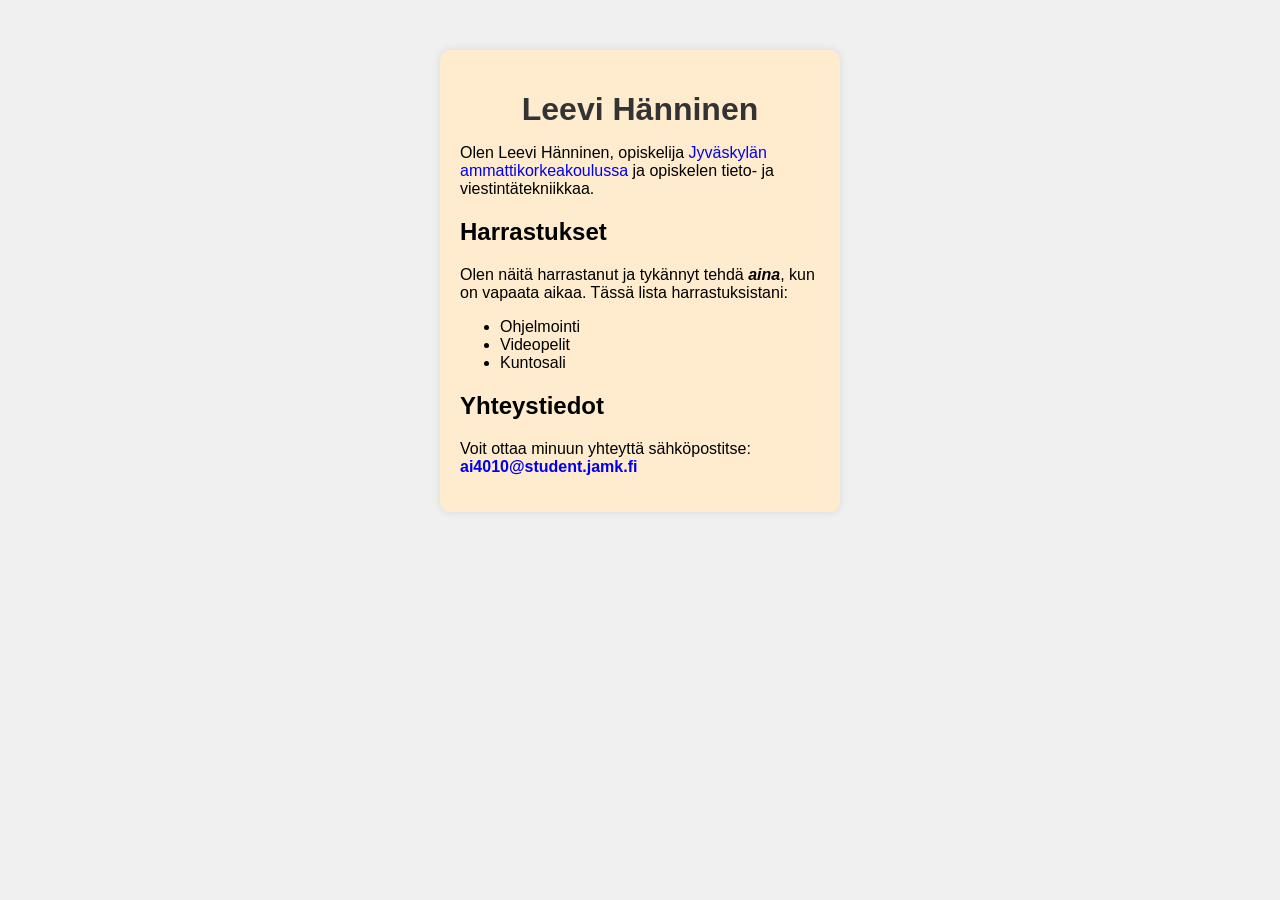
==== index.html @ ab42c7fe "2nd commit" ====
<!DOCTYPE html>
<html lang="fi">
    <head>
        <meta charset="UTF-8">
        <meta name="viewport" content="width=device-width, initial-scale=1.0">
        <title>Leevi Hänninen</title>
    </head>
    <body style="background-color: #f0f0f0; font-family: Arial, sans-serif; margin: auto; width: 400px;">
        <div style="background-color: blanchedalmond; padding: 20px; border-radius: 10px; box-shadow: 0 0 10px rgba(0, 0, 0, 0.1); margin-top: 50px;">
            <h1 style="color: #333; margin-bottom: 10px; text-align: center;">Leevi Hänninen</h1>
            <p>Olen Leevi Hänninen, opiskelija <a style="text-decoration: none;" href="https://www.jamk.fi">Jyväskylän ammattikorkeakoulussa</a> ja opiskelen tieto- ja viestintätekniikkaa.</p>
            <h2>Harrastukset</h2>
            <p>Olen näitä harrastanut ja tykännyt tehdä <i><strong>aina</strong></i>, kun on vapaata aikaa. Tässä lista harrastuksistani:</p>
            <ul>
                <li>Ohjelmointi</li>
                <li>Videopelit</li>
                <li>Kuntosali</li>
            </ul>
            <h2>Yhteystiedot</h2>
            <p>Voit ottaa minuun yhteyttä sähköpostitse: <a style="text-decoration: none;" href="mailto:ai4010@student.jamk.fi"><strong>ai4010@student.jamk.fi</strong></a></p>
        </div>
    </body>
</html>
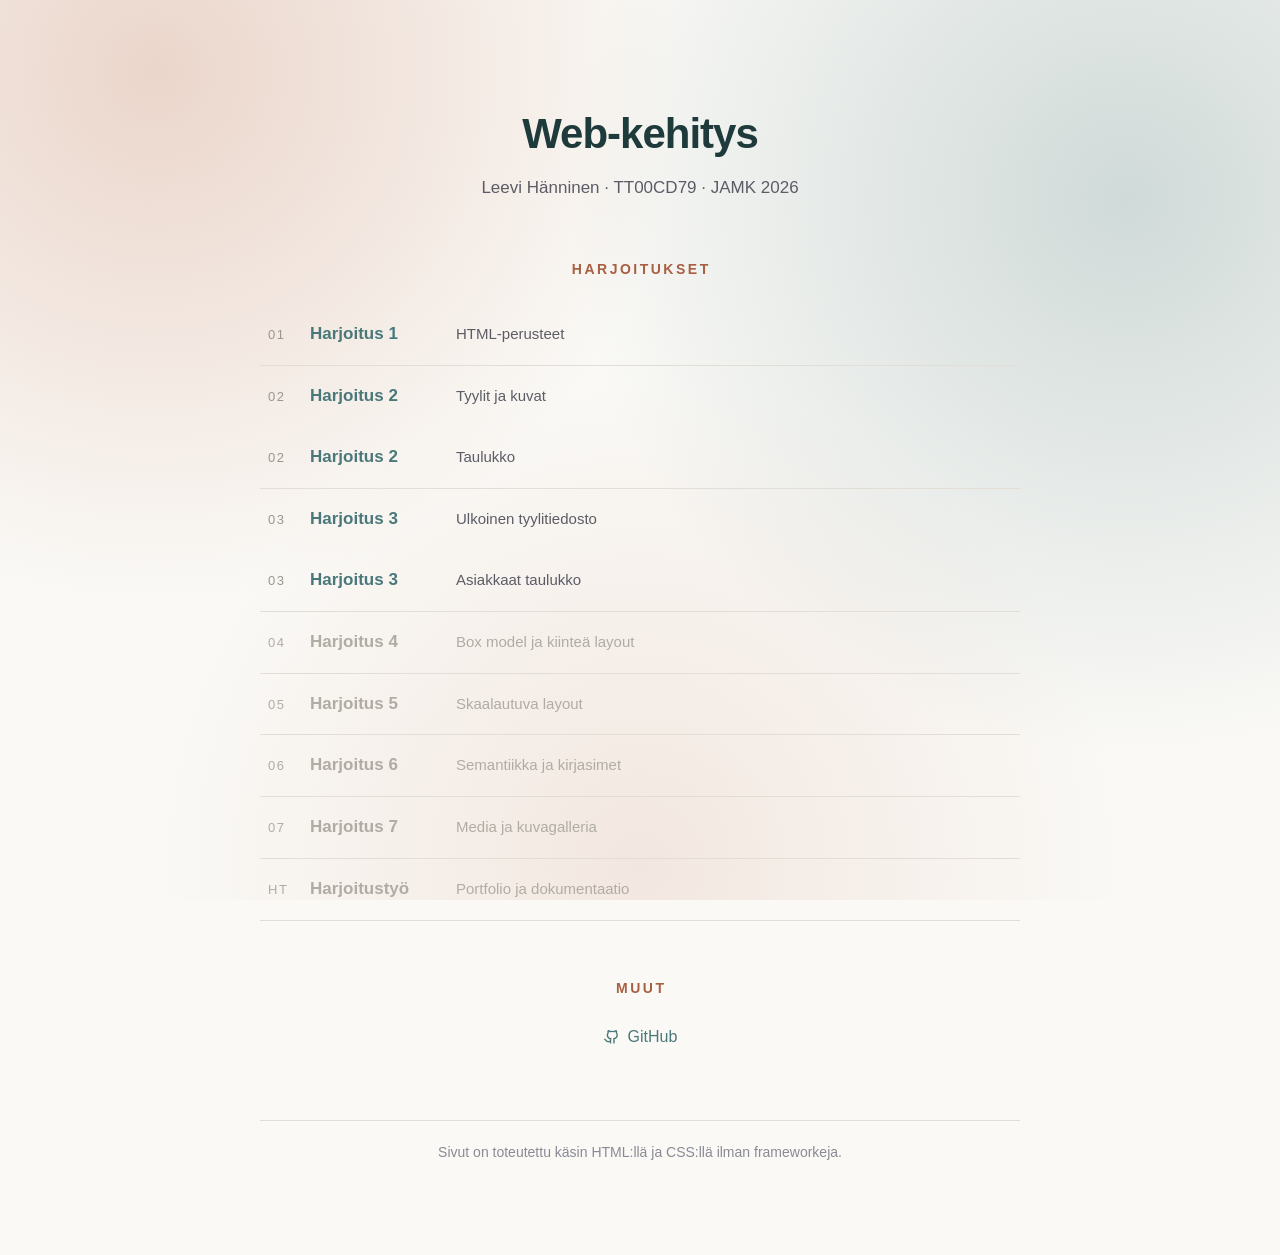
==== commit e8d913eb: "2md push" ====
--- a/index.html
+++ b/index.html
@@ -1,23 +1,272 @@
 <!DOCTYPE html>
 <html lang="fi">
-    <head>
-        <meta charset="UTF-8">
-        <meta name="viewport" content="width=device-width, initial-scale=1.0">
-        <title>Leevi Hänninen</title>
-    </head>
-    <body style="background-color: #f0f0f0; font-family: Arial, sans-serif; margin: auto; width: 400px;">
-        <div style="background-color: blanchedalmond; padding: 20px; border-radius: 10px; box-shadow: 0 0 10px rgba(0, 0, 0, 0.1); margin-top: 50px;">
-            <h1 style="color: #333; margin-bottom: 10px; text-align: center;">Leevi Hänninen</h1>
-            <p>Olen Leevi Hänninen, opiskelija <a style="text-decoration: none;" href="https://www.jamk.fi">Jyväskylän ammattikorkeakoulussa</a> ja opiskelen tieto- ja viestintätekniikkaa.</p>
-            <h2>Harrastukset</h2>
-            <p>Olen näitä harrastanut ja tykännyt tehdä <i><strong>aina</strong></i>, kun on vapaata aikaa. Tässä lista harrastuksistani:</p>
-            <ul>
-                <li>Ohjelmointi</li>
-                <li>Videopelit</li>
-                <li>Kuntosali</li>
-            </ul>
-            <h2>Yhteystiedot</h2>
-            <p>Voit ottaa minuun yhteyttä sähköpostitse: <a style="text-decoration: none;" href="mailto:ai4010@student.jamk.fi"><strong>ai4010@student.jamk.fi</strong></a></p>
-        </div>
-    </body>
+<head>
+    <meta charset="UTF-8">
+    <meta name="viewport" content="width=device-width, initial-scale=1.0">
+    <title>Web-kehitys — Leevi Hänninen</title>
+    <meta name="description" content="Leevi Hännisen harjoitustyöt JAMKin Web-kehitys -opintojaksolta (TT00CD79).">
+    <meta name="author" content="Leevi Hänninen">
+
+    <style>
+        html {
+            margin: 0;
+        }
+
+        body {
+            margin: 0;
+            text-align: center;
+
+            background-color: #faf9f6;
+            background-image:
+                radial-gradient(circle at 12% 8%,  rgba(196, 122, 90, 0.28), transparent 38%),
+                radial-gradient(circle at 88% 22%, rgba(74, 120, 122, 0.24), transparent 42%),
+                radial-gradient(circle at 50% 96%, rgba(196, 122, 90, 0.14), transparent 45%);
+            background-attachment: fixed;
+
+            font-family: "Helvetica Neue", Arial, sans-serif;
+            color: #1c1c22;
+            line-height: 1.7;
+        }
+
+        main {
+            max-width: 760px;
+            margin: auto;
+            padding: 70px 24px 90px;
+        }
+
+        h1 {
+            color: #1f3a3b;
+            text-align: center;
+            font-size: 42px;
+            letter-spacing: -1px;
+            margin-bottom: 4px;
+        }
+
+        .alaotsikko {
+            color: #5c5c66;
+            font-size: 17px;
+            margin-top: 0;
+            margin-bottom: 46px;
+        }
+
+        h2 {
+            color: #a85f42;
+            text-align: center;
+            font-size: 14px;
+            text-transform: uppercase;
+            letter-spacing: 2.5px;
+            text-indent: 2.5px;
+            margin-top: 56px;
+            margin-bottom: 22px;
+        }
+
+        .harjoitukset {
+            list-style: none;
+            padding: 0;
+            margin: 0;
+            text-align: left;
+        }
+
+        .harjoitukset li {
+            border-bottom: 1px solid #e2ded6;
+        }
+
+        .rivi {
+            display: flex;
+            align-items: baseline;
+            gap: 16px;
+            padding: 16px 8px;
+        }
+
+        .numero {
+            font-size: 13px;
+            letter-spacing: 1.5px;
+            color: #9a968e;
+            min-width: 26px;
+        }
+
+        .nimi {
+            font-weight: 700;
+            font-size: 17px;
+            min-width: 130px;
+        }
+
+        .aihe {
+            color: #5c5c66;
+            font-size: 15px;
+        }
+
+        .tulossa {
+            color: #b0aca4;
+        }
+
+        .nykyinen {
+            color: #a85f42;
+            text-decoration: underline;
+        }
+
+        .tulossa .nimi,
+        .tulossa .aihe,
+        .tulossa .numero {
+            color: #b0aca4;
+        }
+
+        a:link    { color: #4a787a; text-decoration: none; }
+        a:visited { color: #4a787a; }
+        a:hover   { color: #a85f42; text-decoration: underline; }
+        a:active  { color: #a85f42; }
+
+        .lisalinkit {
+            list-style: none;
+            padding: 0;
+            font-size: 16px;
+        }
+
+        .lisalinkit li {
+            margin-bottom: 8px;
+        }
+
+        .ikoni {
+            width: 17px;
+            height: 17px;
+            vertical-align: -3px;
+            margin-right: 8px;
+        }
+
+        footer {
+            margin-top: 70px;
+            padding-top: 20px;
+            border-top: 1px solid #e2ded6;
+            font-size: 14px;
+            color: #8a8a94;
+        }
+
+        @media (max-width: 600px) {
+            h1 {
+                font-size: 30px;
+            }
+
+            main {
+                padding: 40px 20px 60px;
+            }
+
+            .rivi {
+                display: block;
+                padding: 14px 4px;
+            }
+
+            .numero {
+                display: inline;
+                margin-right: 10px;
+            }
+
+            .nimi {
+                display: inline;
+            }
+
+            .aihe {
+                display: block;
+            }
+        }
+    </style>
+</head>
+
+<body>
+    <main>
+
+        <h1>Web-kehitys</h1>
+        <p class="alaotsikko">Leevi Hänninen · TT00CD79 · JAMK 2026</p>
+
+        <h2>Harjoitukset</h2>
+
+        <ul class="harjoitukset">
+            <li>
+                <a class="rivi" href="harjoituksiin/harj1/">
+                    <span class="numero">01</span>
+                    <span class="nimi">Harjoitus 1</span>
+                    <span class="aihe">HTML-perusteet</span>
+                </a>
+            </li>
+            <li>
+                <a class="rivi" href="harjoituksiin/harj2/">
+                    <span class="numero">02</span>
+                    <span class="nimi">Harjoitus 2</span>
+                    <span class="aihe">Tyylit ja kuvat</span>
+                </a>
+                <a class="rivi" href="harjoituksiin/harj2/taulukko.html">
+                    <span class="numero">02</span>
+                    <span class="nimi">Harjoitus 2</span>
+                    <span class="aihe">Taulukko</span>
+                </a>
+            </li>
+            </li>
+            <li>
+                <a class="rivi" href="harjoituksiin/harj3/">
+                    <span class="numero">03</span>
+                    <span class="nimi">Harjoitus 3</span>
+                    <span class="aihe">Ulkoinen tyylitiedosto</span>
+                </a>
+                <a class="rivi" href="harjoituksiin/harj3/asiakkaat_taulukko.html">
+                    <span class="numero">03</span>
+                    <span class="nimi">Harjoitus 3</span>
+                    <span class="aihe">Asiakkaat taulukko</span>
+                </a>
+            </li>
+            <li>
+                <span class="rivi tulossa">
+                    <span class="numero">04</span>
+                    <span class="nimi">Harjoitus 4</span>
+                    <span class="aihe">Box model ja kiinteä layout</span>
+                </span>
+            </li>
+            <li>
+                <span class="rivi tulossa">
+                    <span class="numero">05</span>
+                    <span class="nimi">Harjoitus 5</span>
+                    <span class="aihe">Skaalautuva layout</span>
+                </span>
+            </li>
+            <li>
+                <span class="rivi tulossa">
+                    <span class="numero">06</span>
+                    <span class="nimi">Harjoitus 6</span>
+                    <span class="aihe">Semantiikka ja kirjasimet</span>
+                </span>
+            </li>
+            <li>
+                <span class="rivi tulossa">
+                    <span class="numero">07</span>
+                    <span class="nimi">Harjoitus 7</span>
+                    <span class="aihe">Media ja kuvagalleria</span>
+                </span>
+            </li>
+            <li>
+                <span class="rivi tulossa">
+                    <span class="numero">HT</span>
+                    <span class="nimi">Harjoitustyö</span>
+                    <span class="aihe">Portfolio ja dokumentaatio</span>
+                </span>
+            </li>
+        </ul>
+
+        <h2>Muut</h2>
+
+        <ul class="lisalinkit">
+            <li>
+                <a href="https://github.com/Lorzweq">
+                    <svg class="ikoni" viewBox="0 0 24 24" fill="none" stroke="currentColor"
+                         stroke-width="2" stroke-linecap="round" stroke-linejoin="round" aria-hidden="true">
+                        <path d="M9 19c-4.5 1.5-4.5-2.5-6.5-3"/>
+                        <path d="M15.5 21v-3.6c0-1 .3-1.7-.4-2.3 2.4-.3 4.9-1.2 4.9-5.3a4.1 4.1 0 0 0-1.1-2.9 3.8 3.8 0 0 0-.1-2.9s-.9-.3-3 1.1a10.3 10.3 0 0 0-5.4 0C8.3 3.7 7.4 4 7.4 4a3.8 3.8 0 0 0-.1 2.9A4.1 4.1 0 0 0 6.2 9.8c0 4.1 2.5 5 4.9 5.3-.4.4-.5.8-.5 1.4V21"/>
+                    </svg>GitHub
+                </a>
+            </li>
+        </ul>
+
+        <footer>
+            Sivut on toteutettu käsin HTML:llä ja CSS:llä ilman frameworkeja.
+        </footer>
+
+    </main>
+</body>
 </html>
